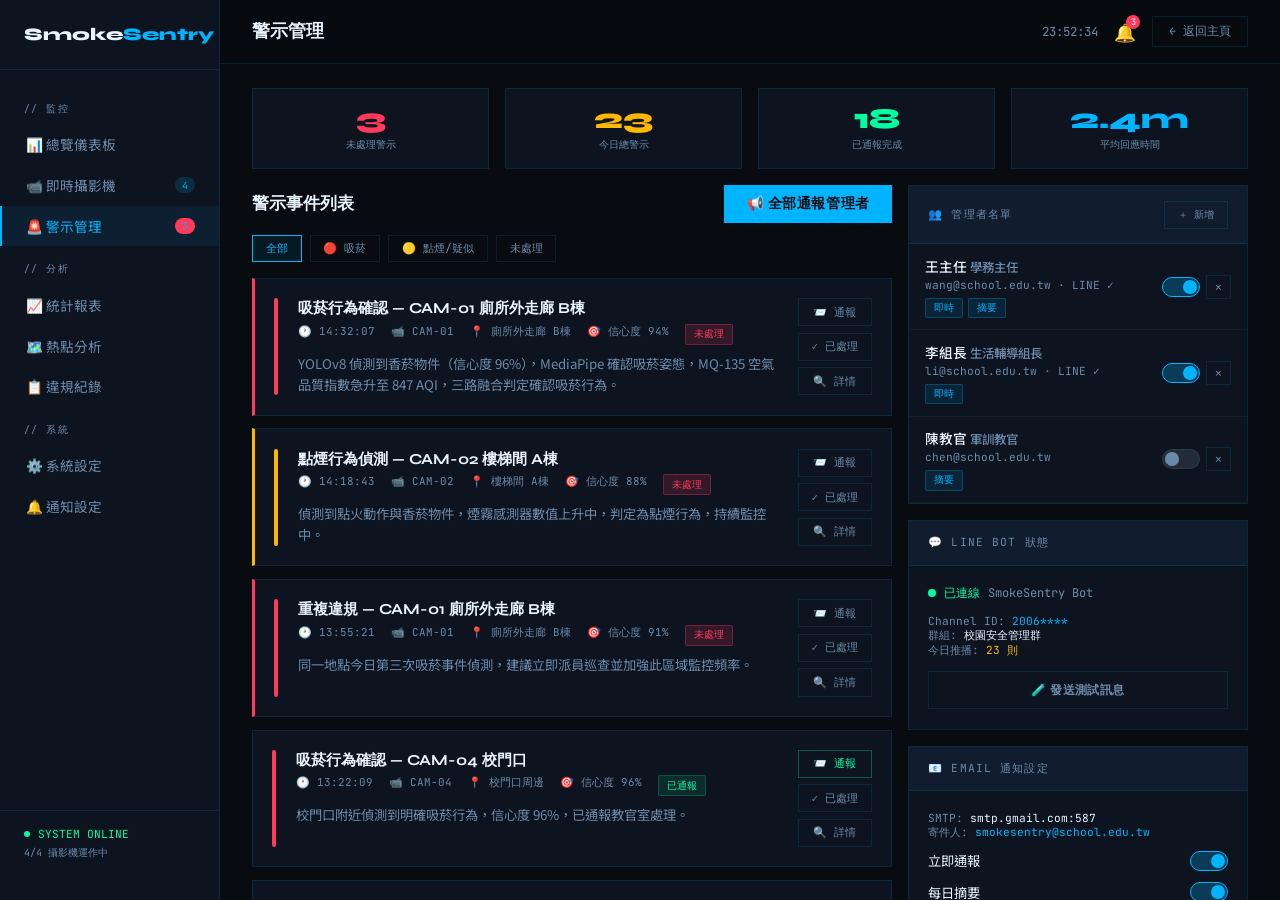
==== alerts.html @ 8af2d9c5 "Add files via upload" ====
<!DOCTYPE html>
<html lang="zh-TW">
<head>
<meta charset="UTF-8"><meta name="viewport" content="width=device-width,initial-scale=1.0">
<title>SmokeSentry AI — 警示管理</title>
<link rel="stylesheet" href="shared.css">
<style>
/* Alert cards */
.alert-card {
  background: var(--surface); border: 1px solid var(--border);
  padding: 1.2rem; margin-bottom: .8rem;
  display: grid; grid-template-columns: 8px 1fr auto;
  gap: 1rem; align-items: start; transition: border-color .2s;
}
.alert-card:hover { border-color: rgba(0,180,255,.25); }
.alert-card.unread { border-left: 3px solid var(--danger); }
.alert-card.warn-card { border-left: 3px solid var(--warn); }
.alert-stripe { width: 8px; }
.alert-title { font-family: var(--font-display); font-size: .95rem; font-weight: 700; margin-bottom: .3rem; }
.alert-meta { font-family: var(--font-mono); font-size: .68rem; color: var(--text-muted); display: flex; gap: 1rem; flex-wrap: wrap; margin-bottom: .5rem; }
.alert-desc { font-size: .83rem; color: var(--text-muted); line-height: 1.6; }
.alert-actions { display: flex; flex-direction: column; gap: .4rem; flex-shrink: 0; }
.act-btn {
  padding: .35rem .8rem; font-family: var(--font-mono); font-size: .68rem;
  border: 1px solid var(--border); background: transparent; color: var(--text-muted);
  cursor: pointer; transition: all .2s; white-space: nowrap;
}
.act-btn:hover { border-color: var(--accent); color: var(--accent); }
.act-btn.sent { border-color: rgba(0,255,163,.3); color: var(--safe); }

/* Notify modal */
.modal-overlay {
  position: fixed; inset: 0; background: rgba(0,0,0,.75);
  backdrop-filter: blur(6px); z-index: 200;
  display: flex; align-items: center; justify-content: center;
  opacity: 0; pointer-events: none; transition: opacity .25s;
}
.modal-overlay.show { opacity: 1; pointer-events: all; }
.modal {
  background: var(--surface); border: 1px solid var(--border);
  width: 640px; max-width: 95vw; max-height: 90vh;
  overflow-y: auto; animation: slideIn .25s ease;
}
.modal-header {
  display: flex; align-items: center; justify-content: space-between;
  padding: 1.2rem 1.5rem; border-bottom: 1px solid var(--border);
  background: var(--surface2);
}
.modal-title { font-family: var(--font-display); font-size: 1.05rem; font-weight: 700; }
.modal-close { background: none; border: none; color: var(--text-muted); font-size: 1.3rem; cursor: pointer; transition: color .2s; }
.modal-close:hover { color: var(--text); }
.modal-body { padding: 1.5rem; display: flex; flex-direction: column; gap: 1.2rem; }
.modal-footer { padding: 1rem 1.5rem; border-top: 1px solid var(--border); display: flex; gap: .8rem; justify-content: flex-end; }

/* Form */
.form-group { display: flex; flex-direction: column; gap: .4rem; }
.form-label { font-family: var(--font-mono); font-size: .68rem; color: var(--text-muted); letter-spacing: .08em; }
.form-row { display: grid; grid-template-columns: 1fr 1fr; gap: .8rem; }

/* Recipient chips */
.recipient-area {
  background: var(--surface2); border: 1px solid var(--border);
  padding: .6rem; display: flex; flex-wrap: wrap; gap: .4rem; min-height: 48px;
  cursor: text; transition: border-color .2s;
}
.recipient-area:focus-within { border-color: var(--accent); }
.chip {
  display: inline-flex; align-items: center; gap: .35rem;
  background: rgba(0,180,255,.1); border: 1px solid rgba(0,180,255,.25);
  padding: .2rem .55rem; font-family: var(--font-mono); font-size: .7rem; color: var(--accent);
}
.chip-remove { background: none; border: none; color: var(--text-muted); cursor: pointer; font-size: .85rem; padding: 0; transition: color .2s; }
.chip-remove:hover { color: var(--danger); }
.chip-input { background: none; border: none; outline: none; color: var(--text); font-size: .82rem; font-family: var(--font-body); flex: 1; min-width: 120px; }

/* Notify tabs */
.ntab-bar { display: flex; border-bottom: 1px solid var(--border); }
.ntab {
  padding: .65rem 1.3rem; font-family: var(--font-mono); font-size: .72rem;
  color: var(--text-muted); cursor: pointer; border-bottom: 2px solid transparent;
  transition: all .2s; display: flex; align-items: center; gap: .4rem;
}
.ntab:hover { color: var(--text); }
.ntab.active { color: var(--accent); border-bottom-color: var(--accent); }
.ntab-panel { display: none; }
.ntab-panel.show { display: block; }

/* Preview box */
.preview-box {
  background: var(--surface2); border: 1px solid var(--border);
  padding: 1rem; font-size: .82rem; line-height: 1.8;
  max-height: 200px; overflow-y: auto; white-space: pre-wrap;
  font-family: var(--font-mono); color: var(--text-muted); font-size: .75rem;
}

/* LINE bot section */
.line-token-row { display: flex; gap: .5rem; }
.line-status { display: flex; align-items: center; gap: .5rem; font-family: var(--font-mono); font-size: .75rem; }

/* Admin list */
.admin-row {
  display: flex; align-items: center; justify-content: space-between;
  padding: .7rem 1rem; border-bottom: 1px solid rgba(255,255,255,.04);
  font-size: .85rem;
}
.admin-info { display: flex; flex-direction: column; gap: .15rem; }
.admin-name { font-weight: 500; }
.admin-email { font-family: var(--font-mono); font-size: .7rem; color: var(--text-muted); }
.admin-tags { display: flex; gap: .3rem; }

/* Stat strip */
.alert-stats { display: grid; grid-template-columns: repeat(4,1fr); gap: 1rem; margin-bottom: 1rem; }
.astat { background: var(--surface); border: 1px solid var(--border); padding: 1rem; text-align: center; }
.astat-num { font-family: var(--font-display); font-size: 1.8rem; font-weight: 800; line-height: 1; }
.astat-label { font-family: var(--font-mono); font-size: .62rem; color: var(--text-muted); margin-top: .3rem; }

/* Filter bar */
.filter-bar { display: flex; gap: .5rem; margin-bottom: 1rem; flex-wrap: wrap; }
.filter-chip {
  padding: .3rem .8rem; font-family: var(--font-mono); font-size: .7rem;
  border: 1px solid var(--border); background: transparent; color: var(--text-muted);
  cursor: pointer; transition: all .2s;
}
.filter-chip.active { border-color: var(--accent); color: var(--accent); background: rgba(0,180,255,.08); }
.filter-chip:hover { border-color: var(--accent); color: var(--accent); }
</style>
</head>
<body>
<div id="sidebar-slot"></div>
<div class="main">
  <div id="topbar-slot"></div>
  <div class="content">

    <!-- ALERT STATS -->
    <div class="alert-stats">
      <div class="astat"><div class="astat-num" style="color:var(--danger)">3</div><div class="astat-label">未處理警示</div></div>
      <div class="astat"><div class="astat-num" style="color:var(--warn)">23</div><div class="astat-label">今日總警示</div></div>
      <div class="astat"><div class="astat-num" style="color:var(--safe)">18</div><div class="astat-label">已通報完成</div></div>
      <div class="astat"><div class="astat-num" style="color:var(--accent)">2.4m</div><div class="astat-label">平均回應時間</div></div>
    </div>

    <div class="grid-2-1" style="align-items:start">
      <!-- LEFT: Alert list -->
      <div>
        <div style="display:flex;align-items:center;justify-content:space-between;margin-bottom:.8rem">
          <div style="font-family:var(--font-display);font-size:1.05rem;font-weight:700">警示事件列表</div>
          <button class="btn btn-accent" onclick="openNotifyAll()">📢 全部通報管理者</button>
        </div>

        <div class="filter-bar">
          <button class="filter-chip active" onclick="filterAlerts(this,'all')">全部</button>
          <button class="filter-chip" onclick="filterAlerts(this,'danger')">🔴 吸菸</button>
          <button class="filter-chip" onclick="filterAlerts(this,'warn')">🟡 點煙/疑似</button>
          <button class="filter-chip" onclick="filterAlerts(this,'unread')">未處理</button>
        </div>

        <div id="alertList"></div>
      </div>

      <!-- RIGHT: Admin + notify settings -->
      <div style="display:flex;flex-direction:column;gap:1rem">

        <!-- Admin list -->
        <div class="card">
          <div class="card-header">
            <div class="card-title">👥 管理者名單</div>
            <button class="act-btn" onclick="openAddAdmin()" style="font-size:.65rem">＋ 新增</button>
          </div>
          <div id="adminList"></div>
        </div>

        <!-- LINE Bot status -->
        <div class="card">
          <div class="card-header"><div class="card-title">💬 LINE Bot 狀態</div></div>
          <div class="card-body" style="display:flex;flex-direction:column;gap:.8rem">
            <div class="line-status">
              <span style="width:8px;height:8px;background:var(--safe);border-radius:50%;display:inline-block;animation:pulse 2s infinite"></span>
              <span style="color:var(--safe)">已連線</span>
              <span style="color:var(--text-muted)">SmokeSentry Bot</span>
            </div>
            <div style="font-family:var(--font-mono);font-size:.7rem;color:var(--text-muted)">
              Channel ID: <span style="color:var(--accent)">2006****</span><br>
              群組: <span style="color:var(--text)">校園安全管理群</span><br>
              今日推播: <span style="color:var(--warn)">23 則</span>
            </div>
            <button class="btn btn-ghost" onclick="testLineBot()" style="font-size:.75rem;justify-content:center">🧪 發送測試訊息</button>
          </div>
        </div>

        <!-- Email settings quick -->
        <div class="card">
          <div class="card-header"><div class="card-title">📧 Email 通知設定</div></div>
          <div class="card-body" style="display:flex;flex-direction:column;gap:.7rem">
            <div style="font-family:var(--font-mono);font-size:.7rem;color:var(--text-muted)">
              SMTP: <span style="color:var(--text)">smtp.gmail.com:587</span><br>
              寄件人: <span style="color:var(--accent)">smokesentry@school.edu.tw</span>
            </div>
            <div style="display:flex;align-items:center;justify-content:space-between;font-size:.83rem">
              <span>立即通報</span>
              <label class="toggle"><input type="checkbox" checked id="immToggle"><span class="toggle-slider"></span></label>
            </div>
            <div style="display:flex;align-items:center;justify-content:space-between;font-size:.83rem">
              <span>每日摘要</span>
              <label class="toggle"><input type="checkbox" checked id="sumToggle"><span class="toggle-slider"></span></label>
            </div>
            <a href="notify.html" class="btn btn-ghost" style="text-decoration:none;font-size:.75rem;justify-content:center">⚙️ 完整通知設定</a>
          </div>
        </div>

      </div>
    </div>
  </div>
</div>

<!-- NOTIFY MODAL -->
<div class="modal-overlay" id="notifyModal">
  <div class="modal">
    <div class="modal-header">
      <div class="modal-title" id="modalTitle">📨 發送警示通報</div>
      <button class="modal-close" onclick="closeModal()">✕</button>
    </div>
    <div class="modal-body">
      <!-- Tabs -->
      <div class="ntab-bar">
        <div class="ntab active" onclick="switchTab(this,'email')">📧 Email</div>
        <div class="ntab" onclick="switchTab(this,'line')">💬 LINE Bot</div>
        <div class="ntab" onclick="switchTab(this,'both')">📡 同步發送</div>
      </div>

      <!-- EMAIL panel -->
      <div class="ntab-panel show" id="panel-email">
        <div style="display:flex;flex-direction:column;gap:1rem;margin-top:1rem">
          <div class="form-group">
            <div class="form-label">收件人</div>
            <div class="recipient-area" id="recipientArea" onclick="document.getElementById('chipInput').focus()">
              <span class="chip">王主任 <span style="font-size:.65rem;color:var(--text-muted)">&lt;wang@school.edu.tw&gt;</span><button class="chip-remove" onclick="removeChip(this)">×</button></span>
              <span class="chip">李組長 <span style="font-size:.65rem;color:var(--text-muted)">&lt;li@school.edu.tw&gt;</span><button class="chip-remove" onclick="removeChip(this)">×</button></span>
              <input type="text" class="chip-input" id="chipInput" placeholder="輸入 email 後按 Enter 新增…" onkeydown="handleChipInput(event)">
            </div>
          </div>
          <div class="form-row">
            <div class="form-group">
              <div class="form-label">緊急程度</div>
              <select class="input-field" id="urgency">
                <option value="high">🔴 緊急</option>
                <option value="med" selected>🟡 一般</option>
                <option value="low">🟢 低</option>
              </select>
            </div>
            <div class="form-group">
              <div class="form-label">事件類型</div>
              <select class="input-field" id="evtType">
                <option>吸菸行為 (確認)</option>
                <option>點煙行為 (偵測中)</option>
                <option>疑似違規 (觀察中)</option>
              </select>
            </div>
          </div>
          <div class="form-group">
            <div class="form-label">郵件主旨</div>
            <input type="text" class="input-field" id="mailSubject" value="【SmokeSentry 警示】校園吸菸事件通報 — 廁所外走廊 B棟">
          </div>
          <div class="form-group">
            <div class="form-label">補充說明（選填）</div>
            <textarea class="input-field" id="mailNote" placeholder="如有需要可補充現場狀況或處理建議…"></textarea>
          </div>
          <div class="form-group">
            <div class="form-label">郵件預覽</div>
            <div class="preview-box" id="emailPreview"></div>
          </div>
        </div>
      </div>

      <!-- LINE panel -->
      <div class="ntab-panel" id="panel-line">
        <div style="display:flex;flex-direction:column;gap:1rem;margin-top:1rem">
          <div class="form-group">
            <div class="form-label">發送目標</div>
            <select class="input-field" id="lineTarget">
              <option>校園安全管理群（推薦）</option>
              <option>教官室群組</option>
              <option>學務處群組</option>
              <option>個別發送（選擇成員）</option>
            </select>
          </div>
          <div class="form-group">
            <div class="form-label">訊息模板</div>
            <select class="input-field" id="lineTmpl" onchange="updateLinePreview()">
              <option value="alert">🚨 標準警示通報</option>
              <option value="quick">⚡ 簡訊快報</option>
              <option value="daily">📊 日報摘要</option>
            </select>
          </div>
          <div class="form-group">
            <div class="form-label">LINE 訊息預覽</div>
            <div class="preview-box" id="linePreview"></div>
          </div>
          <div style="background:rgba(0,255,163,.05);border:1px solid rgba(0,255,163,.2);padding:.8rem;font-size:.8rem;color:var(--safe)">
            ✅ LINE Bot 已連線 — SmokeSentry Bot (Channel: 2006****)
          </div>
        </div>
      </div>

      <!-- BOTH panel -->
      <div class="ntab-panel" id="panel-both">
        <div style="display:flex;flex-direction:column;gap:1rem;margin-top:1rem">
          <div style="background:rgba(0,180,255,.06);border:1px solid var(--border);padding:1rem;font-size:.85rem;line-height:1.8">
            同步發送將同時透過 <strong style="color:var(--accent)">Email</strong> 和 <strong style="color:var(--safe)">LINE Bot</strong> 發送通報給所有管理者，確保第一時間收到警示。
          </div>
          <div class="form-group">
            <div class="form-label">通報對象</div>
            <div style="display:flex;flex-direction:column;gap:.4rem" id="bothTargets">
              <label style="display:flex;align-items:center;gap:.6rem;cursor:pointer;font-size:.85rem"><input type="checkbox" checked style="accent-color:var(--accent)"> 王主任（wang@school.edu.tw）</label>
              <label style="display:flex;align-items:center;gap:.6rem;cursor:pointer;font-size:.85rem"><input type="checkbox" checked style="accent-color:var(--accent)"> 李組長（li@school.edu.tw）</label>
              <label style="display:flex;align-items:center;gap:.6rem;cursor:pointer;font-size:.85rem"><input type="checkbox" style="accent-color:var(--accent)"> 陳教官（chen@school.edu.tw）</label>
            </div>
          </div>
          <div class="form-group">
            <div class="form-label">緊急程度</div>
            <select class="input-field">
              <option>🔴 緊急（所有管道立即發送）</option>
              <option selected>🟡 一般（Email + LINE）</option>
              <option>🟢 低（僅 Email）</option>
            </select>
          </div>
          <div class="form-group">
            <div class="form-label">附加訊息</div>
            <textarea class="input-field" id="bothNote" placeholder="補充說明…" style="min-height:60px"></textarea>
          </div>
        </div>
      </div>
    </div>
    <div class="modal-footer">
      <button class="btn btn-ghost" onclick="closeModal()">取消</button>
      <button class="btn btn-ghost" onclick="previewSend()">👁 預覽</button>
      <button class="btn btn-accent" onclick="confirmSend()" id="sendBtn">📨 確認發送</button>
    </div>
  </div>
</div>

<!-- ADD ADMIN MODAL -->
<div class="modal-overlay" id="adminModal">
  <div class="modal" style="width:420px">
    <div class="modal-header">
      <div class="modal-title">＋ 新增管理者</div>
      <button class="modal-close" onclick="closeAdminModal()">✕</button>
    </div>
    <div class="modal-body">
      <div class="form-group"><div class="form-label">姓名</div><input type="text" class="input-field" id="newName" placeholder="王小明"></div>
      <div class="form-group"><div class="form-label">職稱</div><input type="text" class="input-field" id="newTitle" placeholder="學務主任"></div>
      <div class="form-group"><div class="form-label">Email</div><input type="email" class="input-field" id="newEmail" placeholder="user@school.edu.tw"></div>
      <div class="form-group"><div class="form-label">LINE User ID（選填）</div><input type="text" class="input-field" id="newLine" placeholder="Uxxxxxxxxxxxxxxxxxxxxxxxxxxxxxxxx"></div>
      <div class="form-group">
        <div class="form-label">通知類型</div>
        <div style="display:flex;flex-direction:column;gap:.3rem">
          <label style="display:flex;align-items:center;gap:.6rem;cursor:pointer;font-size:.85rem"><input type="checkbox" checked style="accent-color:var(--accent)"> 即時警示</label>
          <label style="display:flex;align-items:center;gap:.6rem;cursor:pointer;font-size:.85rem"><input type="checkbox" checked style="accent-color:var(--accent)"> 每日摘要</label>
          <label style="display:flex;align-items:center;gap:.6rem;cursor:pointer;font-size:.85rem"><input type="checkbox" style="accent-color:var(--accent)"> 每週報告</label>
        </div>
      </div>
    </div>
    <div class="modal-footer">
      <button class="btn btn-ghost" onclick="closeAdminModal()">取消</button>
      <button class="btn btn-accent" onclick="saveAdmin()">儲存</button>
    </div>
  </div>
</div>

<style>
.toggle { position:relative;display:inline-block;width:38px;height:20px; }
.toggle input { opacity:0;width:0;height:0; }
.toggle-slider { position:absolute;cursor:pointer;inset:0;background:rgba(255,255,255,.1);border:1px solid var(--border);transition:.3s;border-radius:20px; }
.toggle-slider::before { content:'';position:absolute;height:14px;width:14px;left:2px;bottom:2px;background:var(--text-muted);transition:.3s;border-radius:50%; }
input:checked + .toggle-slider { background:rgba(0,180,255,.25);border-color:var(--accent); }
input:checked + .toggle-slider::before { transform:translateX(18px);background:var(--accent); }
</style>

<script src="shared.js"></script>
<script>
injectShell('警示管理');

// ── Data ──
let admins = [
  { name:'王主任', title:'學務主任', email:'wang@school.edu.tw', line:'Ua1b2c3d4', tags:['即時','摘要'], active:true },
  { name:'李組長', title:'生活輔導組長', email:'li@school.edu.tw', line:'Ue5f6g7h8', tags:['即時'], active:true },
  { name:'陳教官', title:'軍訓教官', email:'chen@school.edu.tw', line:'', tags:['摘要'], active:false },
];

const ALERTS = [
  { id:1, type:'danger', title:'吸菸行為確認 — CAM-01 廁所外走廊 B棟', time:'14:32:07', cam:'CAM-01', loc:'廁所外走廊 B棟', conf:94, status:'unread', desc:'YOLOv8 偵測到香菸物件（信心度 96%），MediaPipe 確認吸菸姿態，MQ-135 空氣品質指數急升至 847 AQI，三路融合判定確認吸菸行為。' },
  { id:2, type:'warn', title:'點煙行為偵測 — CAM-02 樓梯間 A棟', time:'14:18:43', cam:'CAM-02', loc:'樓梯間 A棟', conf:88, status:'unread', desc:'偵測到點火動作與香菸物件，煙霧感測器數值上升中，判定為點煙行為，持續監控中。' },
  { id:3, type:'danger', title:'重複違規 — CAM-01 廁所外走廊 B棟', time:'13:55:21', cam:'CAM-01', loc:'廁所外走廊 B棟', conf:91, status:'unread', desc:'同一地點今日第三次吸菸事件偵測，建議立即派員巡查並加強此區域監控頻率。' },
  { id:4, type:'danger', title:'吸菸行為確認 — CAM-04 校門口', time:'13:22:09', cam:'CAM-04', loc:'校門口周邊', conf:96, status:'sent', desc:'校門口附近偵測到明確吸菸行為，信心度 96%，已通報教官室處理。' },
  { id:5, type:'warn', title:'疑似違規 — CAM-03 宿舍公共空間', time:'12:15:57', cam:'CAM-03', loc:'宿舍公共空間', conf:62, status:'watching', desc:'手部動作與嘴部距離達閾值，但煙霧感測器無顯著變化，多模態融合判定為觀察狀態。' },
];

let currentFilter = 'all';
let currentAlertId = null;

function renderAlerts() {
  const list = document.getElementById('alertList');
  const filtered = ALERTS.filter(a => {
    if (currentFilter === 'danger') return a.type === 'danger';
    if (currentFilter === 'warn') return a.type === 'warn';
    if (currentFilter === 'unread') return a.status === 'unread';
    return true;
  });
  list.innerHTML = filtered.map(a => {
    const colorMap = { danger: 'var(--danger)', warn: 'var(--warn)' };
    const color = colorMap[a.type] || 'var(--accent)';
    const statusBadge = a.status === 'sent'
      ? '<span class="badge badge-safe">已通報</span>'
      : a.status === 'watching'
        ? '<span class="badge badge-blue">觀察中</span>'
        : '<span class="badge badge-danger">未處理</span>';
    return `<div class="alert-card ${a.status === 'unread' ? (a.type === 'danger' ? 'unread' : 'warn-card') : ''}" id="alert-${a.id}">
      <div style="width:4px;background:${color};border-radius:2px;align-self:stretch;min-height:40px"></div>
      <div>
        <div class="alert-title">${a.title}</div>
        <div class="alert-meta">
          <span>🕐 ${a.time}</span>
          <span>📹 ${a.cam}</span>
          <span>📍 ${a.loc}</span>
          <span>🎯 信心度 ${a.conf}%</span>
          ${statusBadge}
        </div>
        <div class="alert-desc">${a.desc}</div>
      </div>
      <div class="alert-actions">
        <button class="act-btn ${a.status==='sent'?'sent':''}" onclick="openNotify(${a.id})">📨 通報</button>
        <button class="act-btn" onclick="markHandled(${a.id})">✓ 已處理</button>
        <button class="act-btn" onclick="viewDetail(${a.id})">🔍 詳情</button>
      </div>
    </div>`;
  }).join('') || '<div style="padding:2rem;text-align:center;color:var(--text-muted);font-family:var(--font-mono);font-size:.8rem">無符合條件的警示</div>';
}

function renderAdmins() {
  document.getElementById('adminList').innerHTML = admins.map((a,i) => `
    <div class="admin-row">
      <div class="admin-info">
        <div class="admin-name">${a.name} <span style="color:var(--text-muted);font-size:.78rem">${a.title}</span></div>
        <div class="admin-email">${a.email}${a.line ? ' · LINE ✓' : ''}</div>
        <div class="admin-tags" style="margin-top:.2rem">${a.tags.map(t=>`<span class="badge badge-blue">${t}</span>`).join('')}</div>
      </div>
      <div style="display:flex;gap:.4rem;align-items:center">
        <label class="toggle"><input type="checkbox" ${a.active?'checked':''} onchange="toggleAdmin(${i},this)" style="accent-color:var(--accent)"><span class="toggle-slider"></span></label>
        <button class="act-btn" onclick="removeAdmin(${i})" style="font-size:.7rem;padding:.25rem .5rem">✕</button>
      </div>
    </div>`).join('');
}

function filterAlerts(btn, f) {
  document.querySelectorAll('.filter-chip').forEach(b => b.classList.remove('active'));
  btn.classList.add('active');
  currentFilter = f;
  renderAlerts();
}

function markHandled(id) {
  const a = ALERTS.find(x => x.id === id);
  if (a) { a.status = 'sent'; renderAlerts(); showToast('已標記為已處理', 'success'); }
}

function viewDetail(id) {
  const a = ALERTS.find(x => x.id === id);
  if (a) showToast(`${a.title} — ${a.desc.slice(0,30)}…`, 'info', 5000);
}

// ── Modal ──
function openNotify(id) {
  currentAlertId = id;
  const a = ALERTS.find(x => x.id === id);
  document.getElementById('modalTitle').textContent = `📨 發送警示通報 — ${a?.cam || ''}`;
  if (a) document.getElementById('mailSubject').value = `【SmokeSentry 警示】${a.type === 'danger' ? '🔴 緊急' : '🟡 注意'} — ${a.title}`;
  updateEmailPreview();
  updateLinePreview();
  document.getElementById('notifyModal').classList.add('show');
}

function openNotifyAll() {
  currentAlertId = null;
  document.getElementById('modalTitle').textContent = '📢 全部通報 — 3 則未處理警示';
  document.getElementById('mailSubject').value = '【SmokeSentry 每日警示摘要】今日發生 23 起事件';
  updateEmailPreview();
  updateLinePreview();
  document.getElementById('notifyModal').classList.add('show');
}

function closeModal() { document.getElementById('notifyModal').classList.remove('show'); }

function switchTab(btn, panel) {
  document.querySelectorAll('.ntab').forEach(t => t.classList.remove('active'));
  document.querySelectorAll('.ntab-panel').forEach(p => p.classList.remove('show'));
  btn.classList.add('active');
  document.getElementById('panel-' + panel).classList.add('show');
}

function updateEmailPreview() {
  const a = currentAlertId ? ALERTS.find(x => x.id === currentAlertId) : null;
  const note = document.getElementById('mailNote')?.value || '';
  const preview = `寄件人: SmokeSentry AI <smokesentry@school.edu.tw>
時間: ${new Date().toLocaleString('zh-TW')}
─────────────────────────────────────

【SmokeSentry 校園吸菸智慧辨識系統 — 警示通報】

${a ? `事件時間: ${a.time}
偵測地點: ${a.loc}
攝影機編號: ${a.cam}
辨識信心度: ${a.conf}%
事件描述: ${a.desc}` : '今日共發生 23 起警示事件，其中 3 起尚未處理。'}

${note ? `補充說明:\n${note}\n` : ''}
─────────────────────────────────────
此訊息由 SmokeSentry AI 自動發送
後台管理: https://smokesentry.school.edu.tw
`;
  const el = document.getElementById('emailPreview');
  if (el) el.textContent = preview;
}

function updateLinePreview() {
  const tmpl = document.getElementById('lineTmpl')?.value || 'alert';
  const a = currentAlertId ? ALERTS.find(x => x.id === currentAlertId) : null;
  const msgs = {
    alert: `🚨 SmokeSentry 警示通報
━━━━━━━━━━━━━━
${a ? `📍 地點: ${a.loc}
📹 攝影機: ${a.cam}
🕐 時間: ${a.time}
🎯 信心度: ${a.conf}%
📋 類型: ${a.type === 'danger' ? '🔴 吸菸（確認）' : '🟡 點煙/疑似'}` : '📋 今日未處理警示: 3 件\n📍 主要地點: 廁所外走廊 B棟'}
━━━━━━━━━━━━━━
⚠️ 請儘速前往處理或確認`,
    quick: `🚨 吸菸警示 | ${a ? a.loc : '校園內'} | ${a ? a.time : '14:32'} | 信心度${a ? a.conf : 94}%`,
    daily: `📊 SmokeSentry 日報
━━━━━━━━━━━━
今日警示: 23 件
已處理: 18 件
未處理: 3 件
最高頻地點: 廁所外走廊 B棟 (8次)
━━━━━━━━━━━━
📅 ${new Date().toLocaleDateString('zh-TW')}`
  };
  const el = document.getElementById('linePreview');
  if (el) el.textContent = msgs[tmpl] || msgs.alert;
}

function previewSend() { showToast('預覽已產生，請確認內容後按「確認發送」', 'info'); }

function confirmSend() {
  const btn = document.getElementById('sendBtn');
  btn.textContent = '發送中…';
  btn.disabled = true;
  setTimeout(() => {
    closeModal();
    btn.textContent = '📨 確認發送';
    btn.disabled = false;
    if (currentAlertId) {
      const a = ALERTS.find(x => x.id === currentAlertId);
      if (a) a.status = 'sent';
      renderAlerts();
    }
    showToast('✅ 通報已成功發送至所有管理者（Email + LINE Bot）', 'success', 4000);
  }, 1800);
}

// ── Admin modal ──
function openAddAdmin() { document.getElementById('adminModal').classList.add('show'); }
function closeAdminModal() { document.getElementById('adminModal').classList.remove('show'); }
function toggleAdmin(i, el) { admins[i].active = el.checked; }
function removeAdmin(i) {
  if (!confirm(`確定移除 ${admins[i].name}？`)) return;
  admins.splice(i, 1); renderAdmins(); showToast('已移除管理者', 'warn');
}
function saveAdmin() {
  const name = document.getElementById('newName').value.trim();
  const email = document.getElementById('newEmail').value.trim();
  if (!name || !email) { showToast('請填寫姓名與 Email', 'error'); return; }
  admins.push({ name, title: document.getElementById('newTitle').value, email, line: document.getElementById('newLine').value, tags:['即時'], active:true });
  renderAdmins();
  closeAdminModal();
  showToast(`已新增管理者：${name}`, 'success');
  ['newName','newTitle','newEmail','newLine'].forEach(id => document.getElementById(id).value='');
}

// ── Chip input ──
function handleChipInput(e) {
  if (e.key === 'Enter' || e.key === ',') {
    e.preventDefault();
    const val = e.target.value.trim();
    if (val && val.includes('@')) {
      const chip = document.createElement('span');
      chip.className = 'chip';
      chip.innerHTML = `${val} <button class="chip-remove" onclick="removeChip(this)">×</button>`;
      e.target.parentElement.insertBefore(chip, e.target);
      e.target.value = '';
    } else if (val) { showToast('請輸入有效的 Email 地址', 'error'); }
  }
}
function removeChip(btn) { btn.parentElement.remove(); }

// ── LINE Bot test ──
function testLineBot() {
  showToast('LINE Bot 測試訊息已發送 ✓', 'success');
}

// ── Notify all modal listener ──
document.getElementById('mailNote').addEventListener('input', updateEmailPreview);

// Init
renderAlerts();
renderAdmins();
</script>
</body>
</html>
---- shared.css ----
/* ── SmokeSentry Shared Styles ── */
@import url('https://fonts.googleapis.com/css2?family=Syne:wght@400;600;700;800&family=Noto+Sans+TC:wght@300;400;500;700&family=JetBrains+Mono:wght@400;600&display=swap');

:root {
  --bg: #080c10;
  --surface: #0d1420;
  --surface2: #111d2e;
  --border: rgba(0,180,255,0.12);
  --accent: #00b4ff;
  --accent2: #ff3a5c;
  --accent3: #00ffa3;
  --text: #e8f4ff;
  --text-muted: #6b8aaa;
  --font-display: 'Syne', sans-serif;
  --font-body: 'Noto Sans TC', sans-serif;
  --font-mono: 'JetBrains Mono', monospace;
  --safe: #00ffa3;
  --warn: #ffb800;
  --danger: #ff3a5c;
}

* { margin:0; padding:0; box-sizing:border-box; }
body { background:var(--bg); color:var(--text); font-family:var(--font-body); display:flex; height:100vh; overflow:hidden; }

/* ── SIDEBAR ── */
.sidebar {
  width: 220px; flex-shrink: 0;
  background: var(--surface);
  border-right: 1px solid var(--border);
  display: flex; flex-direction: column; padding: 1.5rem 0;
  height: 100vh; overflow-y: auto;
}
.sidebar::-webkit-scrollbar { width:3px; }
.sidebar::-webkit-scrollbar-thumb { background:var(--border); }

.sidebar-logo {
  font-family: var(--font-display); font-size: 1.1rem; font-weight: 800;
  padding: 0 1.5rem 1.5rem; border-bottom: 1px solid var(--border); margin-bottom: 1rem;
  color: var(--text);
}
.sidebar-logo span { color: var(--accent); }

.sidebar-section {
  font-family: var(--font-mono); font-size: 0.6rem; color: var(--text-muted);
  letter-spacing: 0.15em; padding: 0.5rem 1.5rem; margin-top: 0.5rem;
}

.nav-item {
  display: flex; align-items: center; gap: 0.7rem;
  padding: 0.65rem 1.5rem; font-size: 0.85rem; color: var(--text-muted);
  cursor: pointer; transition: all 0.2s; border-left: 2px solid transparent;
  text-decoration: none;
}
.nav-item:hover { background: rgba(0,180,255,0.05); color: var(--text); }
.nav-item.active { background: rgba(0,180,255,0.08); color: var(--accent); border-left-color: var(--accent); }
.ni-icon { font-size: 1rem; }
.nav-badge {
  margin-left: auto; background: rgba(0,180,255,0.15); color: var(--accent);
  font-family: var(--font-mono); font-size: 0.6rem;
  padding: 0.1rem 0.45rem; border-radius: 10px;
}

.sidebar-status {
  margin-top: auto; padding: 1rem 1.5rem; border-top: 1px solid var(--border);
}
.sys-online {
  display: flex; align-items: center; gap: 0.5rem;
  font-family: var(--font-mono); font-size: 0.7rem; color: var(--safe);
}
.sys-online::before {
  content:''; width:6px; height:6px; background:var(--safe);
  border-radius:50%; animation: pulse 2s infinite;
}

/* ── MAIN ── */
.main { flex:1; overflow-y:auto; display:flex; flex-direction:column; }
.main::-webkit-scrollbar { width:4px; }
.main::-webkit-scrollbar-thumb { background:var(--border); }

/* ── TOPBAR ── */
.topbar {
  display: flex; align-items: center; justify-content: space-between;
  padding: 1rem 2rem; border-bottom: 1px solid var(--border);
  background: rgba(8,12,16,0.85); backdrop-filter: blur(10px);
  position: sticky; top: 0; z-index: 50; flex-shrink: 0;
}
.topbar-title { font-family: var(--font-display); font-size: 1.1rem; font-weight: 700; }
.topbar-right { display:flex; align-items:center; gap:1rem; }
.topbar-time { font-family: var(--font-mono); font-size: 0.78rem; color: var(--text-muted); }

.alert-bell {
  position: relative; cursor: pointer; font-size: 1.1rem; text-decoration:none;
}
.bell-badge {
  position: absolute; top:-4px; right:-4px; width:14px; height:14px;
  background:var(--danger); border-radius:50%;
  font-family:var(--font-mono); font-size:0.55rem; color:white;
  display:flex; align-items:center; justify-content:center;
}
.back-btn {
  padding: 0.4rem 1rem; background: transparent; border: 1px solid var(--border);
  color: var(--text-muted); font-family: var(--font-mono); font-size: 0.72rem;
  cursor: pointer; transition: all 0.2s; text-decoration: none;
  display: inline-flex; align-items: center; gap: 0.4rem;
}
.back-btn:hover { border-color:var(--accent); color:var(--accent); }

/* ── CONTENT ── */
.content { padding: 1.5rem 2rem; flex:1; }

/* ── CARDS ── */
.card { background: var(--surface); border: 1px solid var(--border); overflow: hidden; }
.card-header {
  display:flex; align-items:center; justify-content:space-between;
  padding:0.9rem 1.2rem; border-bottom:1px solid var(--border); background:var(--surface2);
}
.card-title { font-family:var(--font-mono); font-size:0.7rem; color:var(--text-muted); letter-spacing:0.1em; text-transform:uppercase; }
.card-body { padding:1.2rem; }

/* ── STAT CARDS ── */
.stat-row { display:grid; grid-template-columns:repeat(4,1fr); gap:1rem; margin-bottom:1.5rem; }
.stat-card {
  background: var(--surface); border: 1px solid var(--border);
  padding: 1.2rem; position: relative; overflow: hidden; transition: border-color 0.3s;
}
.stat-card:hover { border-color: rgba(0,180,255,0.3); }
.stat-card::after { content:''; position:absolute; top:0; right:0; width:40%; height:2px; background:var(--accent); }
.stat-card.danger::after { background:var(--danger); }
.stat-card.warn::after { background:var(--warn); }
.stat-card.safe::after { background:var(--safe); }
.sc-label { font-family:var(--font-mono); font-size:0.62rem; color:var(--text-muted); letter-spacing:0.08em; margin-bottom:0.5rem; }
.sc-value { font-family:var(--font-display); font-size:2rem; font-weight:800; line-height:1; }
.sc-sub { font-size:0.75rem; color:var(--text-muted); margin-top:0.3rem; font-family:var(--font-mono); }
.sc-trend { position:absolute; bottom:1rem; right:1rem; font-family:var(--font-mono); font-size:0.7rem; }
.trend-up { color:var(--danger); }
.trend-down { color:var(--safe); }

/* ── BADGES ── */
.badge { display:inline-block; padding:0.15rem 0.5rem; font-family:var(--font-mono); font-size:0.62rem; border-radius:2px; }
.badge-danger { background:rgba(255,58,92,0.15); color:var(--danger); border:1px solid rgba(255,58,92,0.3); }
.badge-warn { background:rgba(255,184,0,0.15); color:var(--warn); border:1px solid rgba(255,184,0,0.3); }
.badge-safe { background:rgba(0,255,163,0.1); color:var(--safe); border:1px solid rgba(0,255,163,0.2); }
.badge-blue { background:rgba(0,180,255,0.1); color:var(--accent); border:1px solid rgba(0,180,255,0.25); }

/* ── TABLE ── */
.data-table { width:100%; border-collapse:collapse; }
.data-table th {
  font-family:var(--font-mono); font-size:0.62rem; color:var(--text-muted);
  letter-spacing:0.08em; padding:0.6rem 1rem; text-align:left;
  border-bottom:1px solid var(--border); background:var(--surface2);
}
.data-table td { padding:0.7rem 1rem; font-size:0.82rem; border-bottom:1px solid rgba(255,255,255,0.04); }
.data-table tr:hover td { background:rgba(0,180,255,0.03); }

/* ── INPUTS ── */
.input-field {
  background: var(--surface2); border: 1px solid var(--border); color: var(--text);
  padding: 0.6rem 0.9rem; font-family: var(--font-body); font-size: 0.85rem;
  width:100%; outline:none; transition: border-color 0.2s;
}
.input-field:focus { border-color: var(--accent); }
.input-field::placeholder { color: var(--text-muted); }

select.input-field { cursor:pointer; }
textarea.input-field { resize:vertical; min-height:80px; }

/* ── BUTTONS ── */
.btn {
  padding: 0.6rem 1.4rem; font-family: var(--font-display); font-weight: 700;
  font-size: 0.85rem; cursor: pointer; transition: all 0.2s; border:none;
  letter-spacing: 0.04em; display:inline-flex; align-items:center; gap:0.4rem;
}
.btn-accent { background:var(--accent); color:var(--bg); }
.btn-accent:hover { background:#33c4ff; transform:translateY(-1px); }
.btn-danger { background:rgba(255,58,92,0.15); color:var(--danger); border:1px solid rgba(255,58,92,0.3); }
.btn-danger:hover { background:rgba(255,58,92,0.25); }
.btn-ghost { background:transparent; color:var(--text-muted); border:1px solid var(--border); }
.btn-ghost:hover { border-color:var(--accent); color:var(--accent); }

/* ── GRIDS ── */
.grid-2 { display:grid; grid-template-columns:repeat(2,1fr); gap:1rem; margin-bottom:1rem; }
.grid-3 { display:grid; grid-template-columns:repeat(3,1fr); gap:1rem; margin-bottom:1rem; }
.grid-2-1 { display:grid; grid-template-columns:1fr 340px; gap:1rem; margin-bottom:1rem; }
.grid-1-2 { display:grid; grid-template-columns:340px 1fr; gap:1rem; margin-bottom:1rem; }

/* ── SCROLL ── */
.scroll-area { max-height:320px; overflow-y:auto; }
.scroll-area::-webkit-scrollbar { width:3px; }
.scroll-area::-webkit-scrollbar-thumb { background:var(--border); }

/* ── MISC ── */
@keyframes pulse { 0%,100%{opacity:1;transform:scale(1)}50%{opacity:.4;transform:scale(.8)} }
@keyframes blink { 0%,100%{opacity:1}50%{opacity:0.3} }
@keyframes slideIn { from{opacity:0;transform:translateY(-8px)}to{opacity:1;transform:translateY(0)} }

.divider { border:none; border-top:1px solid var(--border); margin:1rem 0; }
.text-muted { color:var(--text-muted); }
.text-mono { font-family:var(--font-mono); }
.text-danger { color:var(--danger); }
.text-safe { color:var(--safe); }
.text-warn { color:var(--warn); }
.text-accent { color:var(--accent); }
.mb-1 { margin-bottom:0.5rem; }
.mb-2 { margin-bottom:1rem; }
.mb-3 { margin-bottom:1.5rem; }
.gap-sm { gap:0.5rem; }
.flex { display:flex; }
.flex-col { flex-direction:column; }
.items-center { align-items:center; }
.justify-between { justify-content:space-between; }

/* ── TOAST ── */
.toast-container { position:fixed; top:1.5rem; right:1.5rem; z-index:9999; display:flex; flex-direction:column; gap:0.5rem; pointer-events:none; }
.toast {
  background:var(--surface2); border:1px solid var(--border);
  padding:0.8rem 1.2rem; font-size:0.85rem;
  animation:slideIn 0.3s ease; pointer-events:all;
  display:flex; align-items:center; gap:0.6rem; min-width:260px;
  backdrop-filter:blur(10px);
}
.toast.success { border-color:rgba(0,255,163,0.4); }
.toast.error { border-color:rgba(255,58,92,0.4); }
.toast.warn { border-color:rgba(255,184,0,0.4); }

/* ── RESPONSIVE ── */
@media(max-width:1100px) { .grid-2-1,.grid-1-2 { grid-template-columns:1fr; } .stat-row { grid-template-columns:repeat(2,1fr); } }
@media(max-width:700px) { .sidebar { display:none; } .stat-row { grid-template-columns:1fr 1fr; } .grid-3,.grid-2 { grid-template-columns:1fr; } }
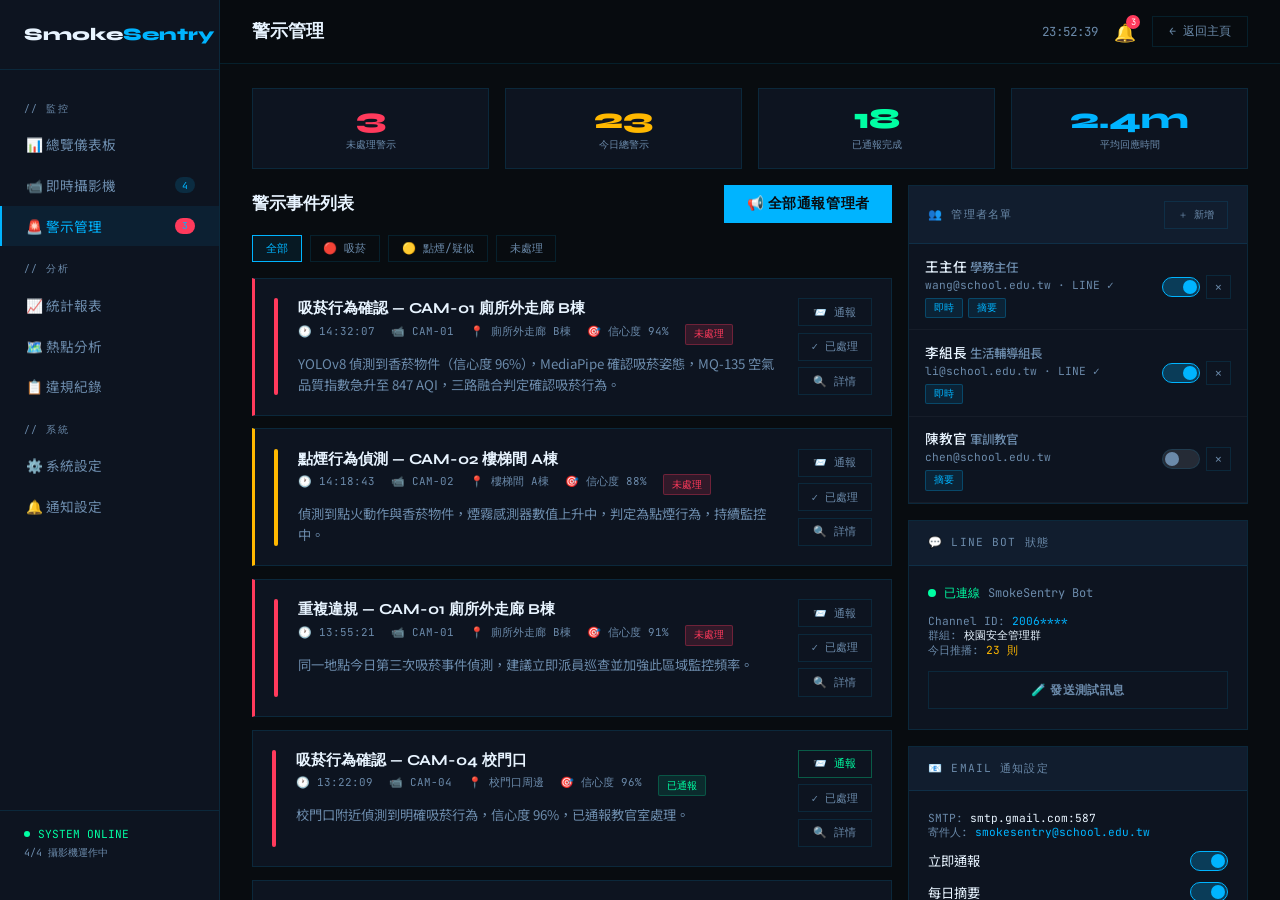
==== commit d570c639: "Add files via upload" ====
--- a/alerts.html
+++ b/alerts.html
@@ -549,21 +549,110 @@
 
 function previewSend() { showToast('預覽已產生，請確認內容後按「確認發送」', 'info'); }
 
-function confirmSend() {
+// ── 取得目前啟用的 Tab ──
+function getActiveTab() {
+  const active = document.querySelector('.ntab.active');
+  if (!active) return 'both';
+  const txt = active.textContent;
+  if (txt.includes('Email')) return 'email';
+  if (txt.includes('LINE'))  return 'line';
+  return 'both';
+}
+
+// ── 從 UI 收集收件人 chips ──
+function getRecipients() {
+  const chips = document.querySelectorAll('#recipientArea .chip');
+  return Array.from(chips).map(c => {
+    const m = c.textContent.match(/<(.+?)>/);
+    return m ? m[1] : c.textContent.replace('×','').trim();
+  }).filter(Boolean);
+}
+
+// ── 從 UI 收集 LINE 勾選目標 ──
+function getLineTargets() {
+  const active = admins.filter(a => a.active && a.line);
+  // 若無設定 line id 則用管理員 email 做記錄
+  return active.length ? active.map(a => a.line) : ['GROUP_DEFAULT'];
+}
+
+async function confirmSend() {
   const btn = document.getElementById('sendBtn');
-  btn.textContent = '發送中…';
+  const tab = getActiveTab();
+  const a = currentAlertId ? ALERTS.find(x => x.id === currentAlertId) : null;
+
+  const subject = document.getElementById('mailSubject')?.value || '【SmokeSentry 警示】吸菸事件通報';
+  const note    = document.getElementById('mailNote')?.value || '';
+  const urgency = document.getElementById('urgency')?.value || 'med';
+
+  const emailBody = document.getElementById('emailPreview')?.textContent || subject;
+  const lineMsg   = document.getElementById('linePreview')?.textContent  || subject;
+
+  const recipients = getRecipients();
+  if (tab !== 'line' && recipients.length === 0) {
+    showToast('請至少新增一位 Email 收件人', 'error'); return;
+  }
+
+  btn.textContent = '🔄 發送中…';
   btn.disabled = true;
-  setTimeout(() => {
-    closeModal();
-    btn.textContent = '📨 確認發送';
-    btn.disabled = false;
-    if (currentAlertId) {
-      const a = ALERTS.find(x => x.id === currentAlertId);
-      if (a) a.status = 'sent';
-      renderAlerts();
+
+  const SERVER = 'http://localhost:5000';
+
+  async function callApi(endpoint, payload) {
+    try {
+      const res = await fetch(`${SERVER}${endpoint}`, {
+        method: 'POST',
+        headers: { 'Content-Type': 'application/json' },
+        body: JSON.stringify(payload)
+      });
+      return await res.json();
+    } catch {
+      // server.py 未執行 → 模擬成功
+      return { success: true, message: '[模擬模式] 通報已記錄（server.py 未執行）', simulated: true };
     }
-    showToast('✅ 通報已成功發送至所有管理者（Email + LINE Bot）', 'success', 4000);
-  }, 1800);
+  }
+
+  let emailResult = null, lineResult = null;
+
+  if (tab === 'email' || tab === 'both') {
+    emailResult = await callApi('/api/send-email', {
+      recipients, subject, body: emailBody, urgency
+    });
+  }
+
+  if (tab === 'line' || tab === 'both') {
+    lineResult = await callApi('/api/send-line', {
+      message: lineMsg,
+      targets: getLineTargets()
+    });
+  }
+
+  btn.textContent = '📨 確認發送';
+  btn.disabled = false;
+  closeModal();
+
+  // 標記已通報
+  if (a) { a.status = 'sent'; renderAlerts(); }
+
+  // 顯示結果 toast
+  const simulated = (emailResult?.simulated || lineResult?.simulated);
+  if (tab === 'both') {
+    const emailOk = emailResult?.success, lineOk = lineResult?.success;
+    if (emailOk && lineOk) {
+      showToast(simulated
+        ? '📧💬 [模擬] Email + LINE Bot 通報已記錄（請執行 server.py 並設定 SMTP/LINE Token）'
+        : '✅ Email + LINE Bot 同步通報已發送！', 'success', 5000);
+    } else {
+      showToast(`⚠ Email:${emailOk?'✓':'✗'} LINE:${lineOk?'✓':'✗'} 部分發送失敗`, 'warn', 5000);
+    }
+  } else if (tab === 'email') {
+    showToast(simulated
+      ? '📧 [模擬] Email 通報已記錄（請設定 server.py 中的 SMTP）'
+      : `✅ Email 已發送至 ${recipients.length} 位管理者`, 'success', 4000);
+  } else {
+    showToast(simulated
+      ? '💬 [模擬] LINE Bot 通報已記錄（請設定 LINE Channel Token）'
+      : '✅ LINE Bot 推播已發送！', 'success', 4000);
+  }
 }
 
 // ── Admin modal ──
@@ -602,8 +691,22 @@
 function removeChip(btn) { btn.parentElement.remove(); }
 
 // ── LINE Bot test ──
-function testLineBot() {
-  showToast('LINE Bot 測試訊息已發送 ✓', 'success');
+async function testLineBot() {
+  showToast('發送 LINE Bot 測試訊息中…', 'info');
+  const testMsg = `🧪 SmokeSentry 測試訊息\n━━━━━━━━━━━━━━\n時間：${new Date().toLocaleString('zh-TW')}\n狀態：系統運作正常\n✅ LINE Bot 連線成功`;
+  try {
+    const res = await fetch('http://localhost:5000/api/send-line', {
+      method: 'POST',
+      headers: { 'Content-Type': 'application/json' },
+      body: JSON.stringify({ message: testMsg, targets: ['GROUP_DEFAULT'] })
+    });
+    const data = await res.json();
+    showToast(data.simulated
+      ? '💬 [模擬] 測試訊息已記錄（請設定 LINE Channel Token）'
+      : '✅ LINE Bot 測試訊息已發送！', 'success', 4000);
+  } catch {
+    showToast('💬 [模擬] LINE Bot 測試（server.py 未執行）', 'warn', 3000);
+  }
 }
 
 // ── Notify all modal listener ──
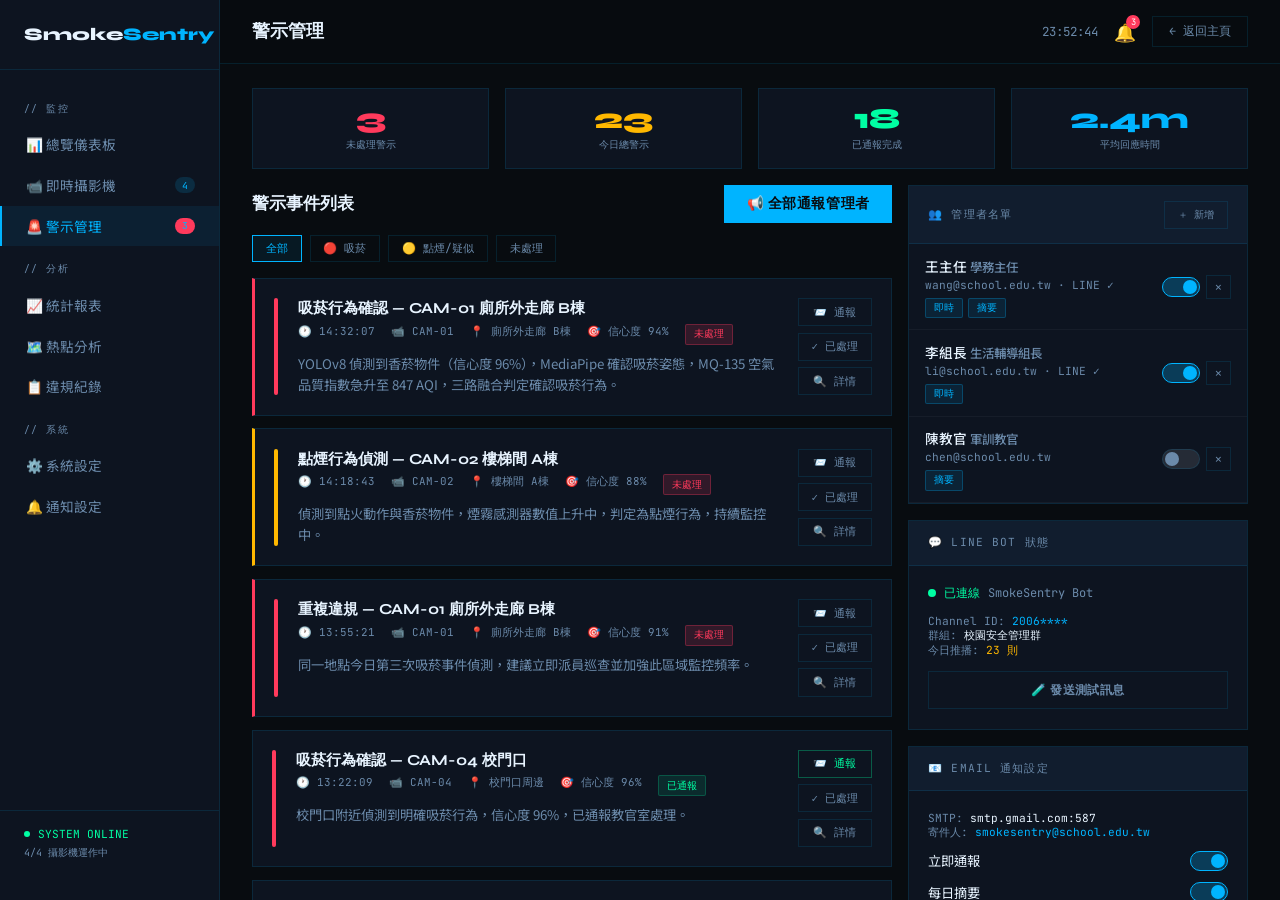
==== commit a56a8826: "Add files via upload" ====
--- a/alerts.html
+++ b/alerts.html
@@ -571,8 +571,8 @@
 // ── 從 UI 收集 LINE 勾選目標 ──
 function getLineTargets() {
   const active = admins.filter(a => a.active && a.line);
-  // 若無設定 line id 則用管理員 email 做記錄
-  return active.length ? active.map(a => a.line) : ['GROUP_DEFAULT'];
+  // 預設發送給系統設定的 LINE User ID
+  return active.length ? active.map(a => a.line) : ['U7096788b7ec534ad48ca473335c38aac'];
 }
 
 async function confirmSend() {
@@ -698,7 +698,7 @@
     const res = await fetch('http://localhost:5000/api/send-line', {
       method: 'POST',
       headers: { 'Content-Type': 'application/json' },
-      body: JSON.stringify({ message: testMsg, targets: ['GROUP_DEFAULT'] })
+      body: JSON.stringify({ message: testMsg, targets: ['U7096788b7ec534ad48ca473335c38aac'] })
     });
     const data = await res.json();
     showToast(data.simulated
@@ -715,6 +715,45 @@
 // Init
 renderAlerts();
 renderAdmins();
+
+// ── 預填管理者 LINE ID ──
+admins[0].line = 'U7096788b7ec534ad48ca473335c38aac';
+renderAdmins();
+
+// ── 輪詢真實警示（從 server.py /api/alerts）──
+let lastAlertCount = 0;
+async function pollRealAlerts() {
+  try {
+    const res  = await fetch('http://localhost:5000/api/alerts');
+    const data = await res.json();
+    const realAlerts = data.alerts || [];
+    if (realAlerts.length > lastAlertCount) {
+      // 有新警示 → 插入到 ALERTS 陣列最前面
+      const newOnes = realAlerts.slice(0, realAlerts.length - lastAlertCount);
+      newOnes.forEach((a, idx) => {
+        const isHigh = a.type.toLowerCase().includes('smoking') || a.type.toLowerCase().includes('ignition');
+        ALERTS.unshift({
+          id: 1000 + Date.now() + idx,
+          type: isHigh ? 'danger' : 'warn',
+          title: `${a.type} — ${a.location}`,
+          time: a.time,
+          cam: 'CAM-01',
+          loc: a.location,
+          conf: a.confidence,
+          status: 'unread',
+          desc: `MediaPipe 即時偵測 — ${a.type}，信心度 ${a.confidence}%，已自動觸發 LINE Bot 通報。`,
+        });
+      });
+      lastAlertCount = realAlerts.length;
+      renderAlerts();
+      // 更新警示計數
+      const bellBadge = document.querySelector('.bell-badge');
+      if (bellBadge) bellBadge.textContent = ALERTS.filter(a => a.status === 'unread').length;
+    }
+  } catch { /* server offline */ }
+}
+setInterval(pollRealAlerts, 5000);
+pollRealAlerts();
 </script>
 </body>
 </html>
